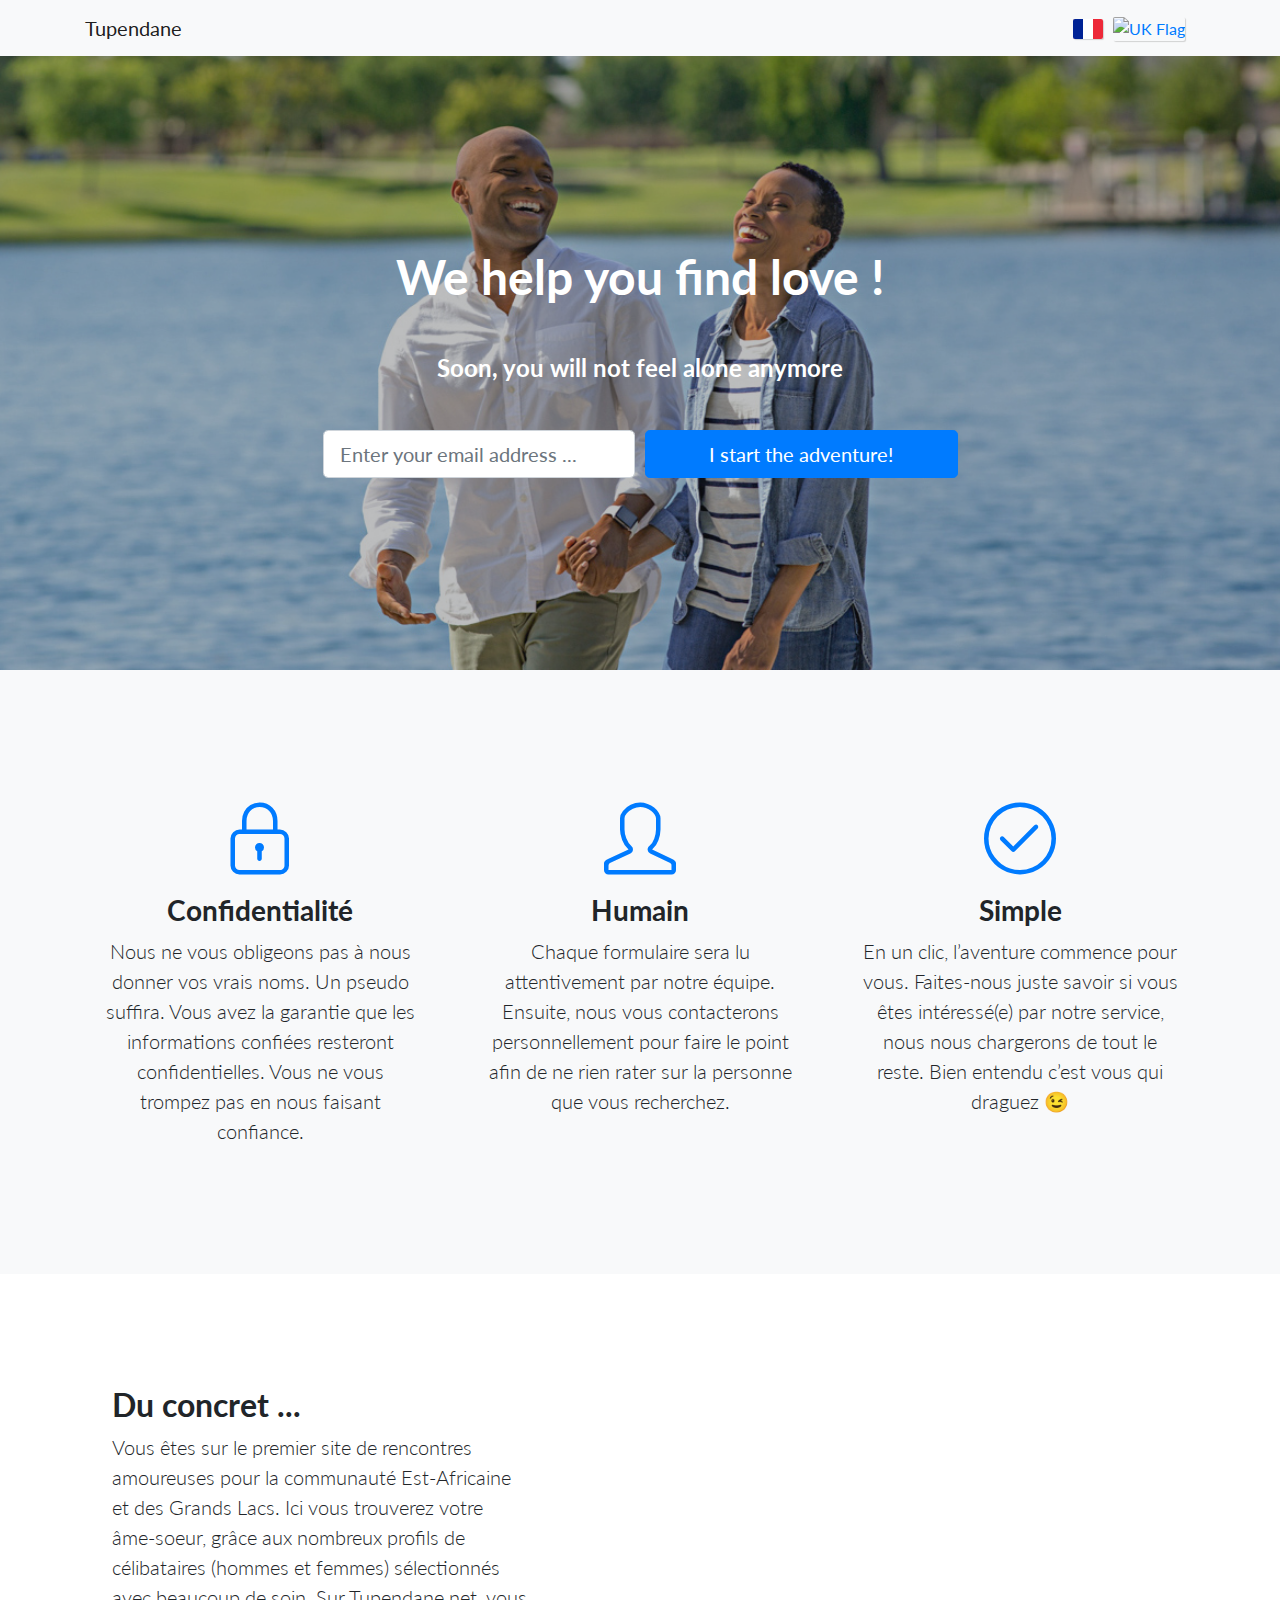
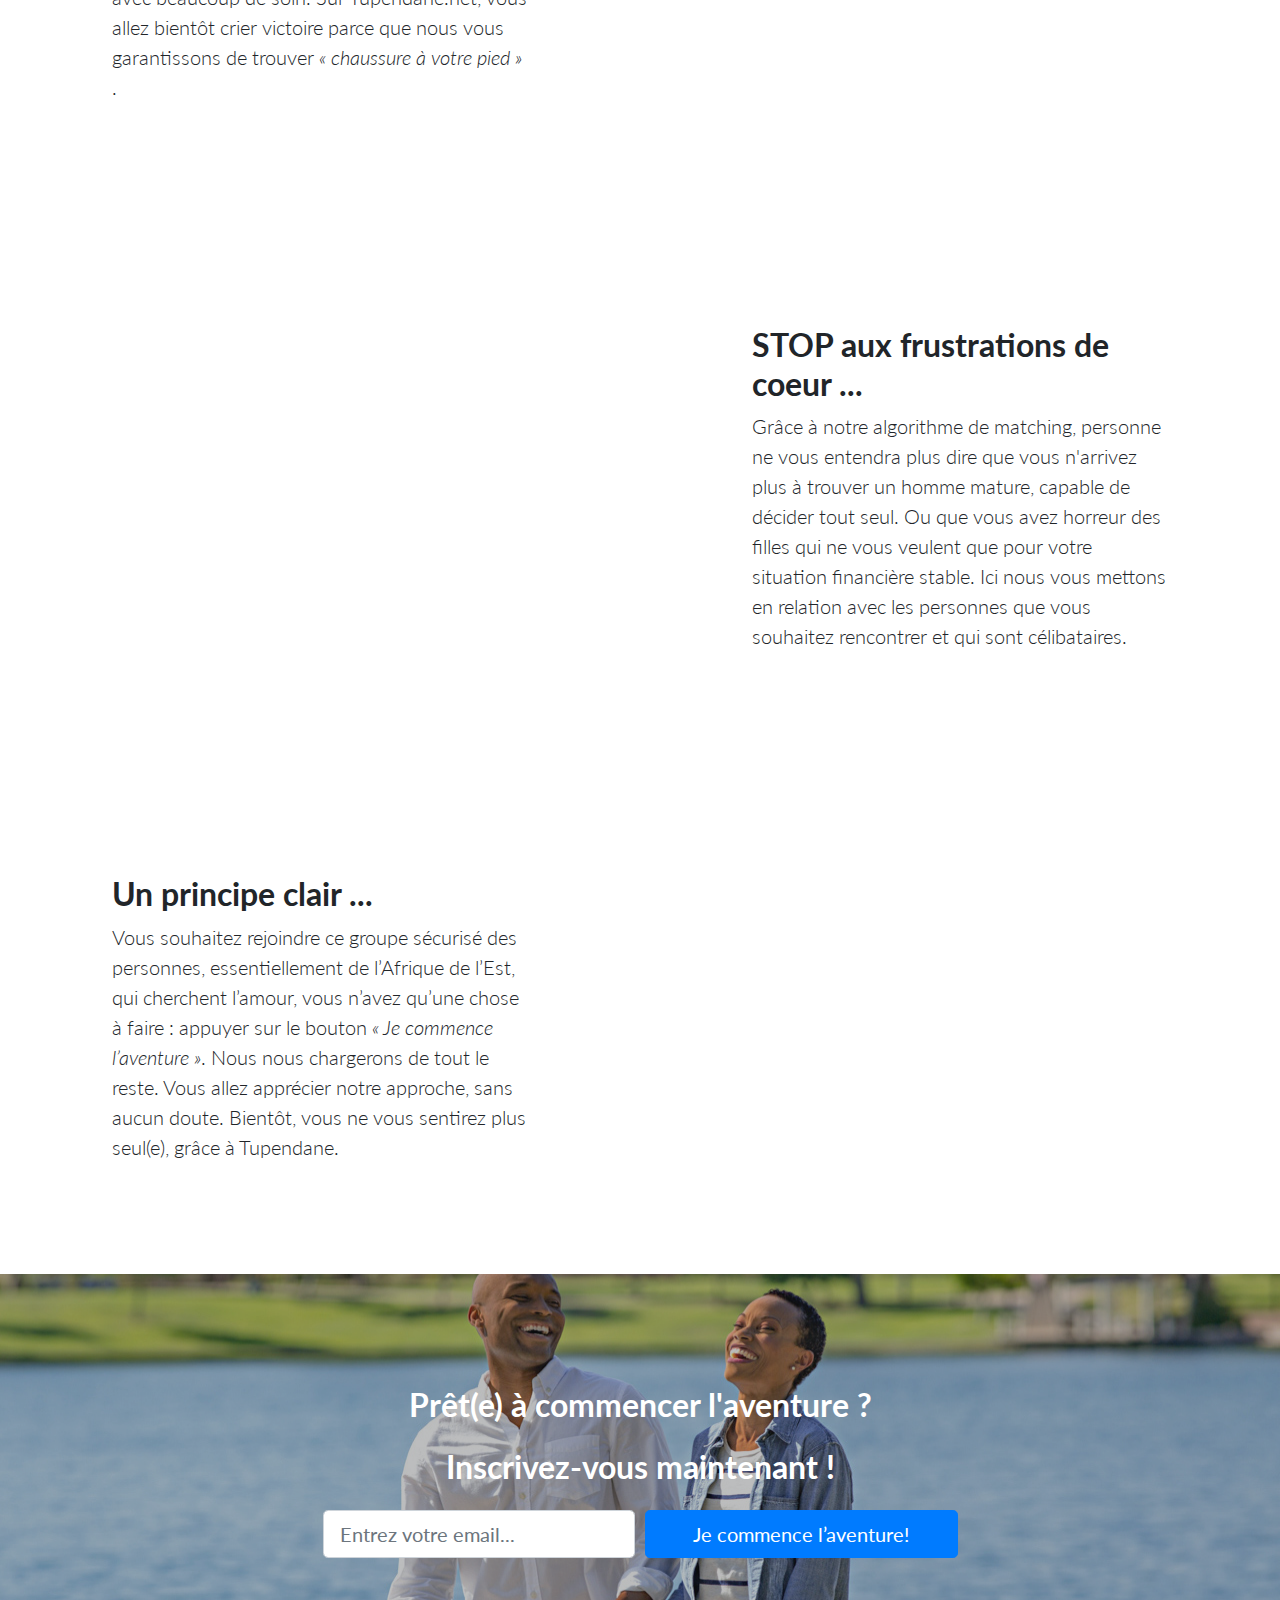
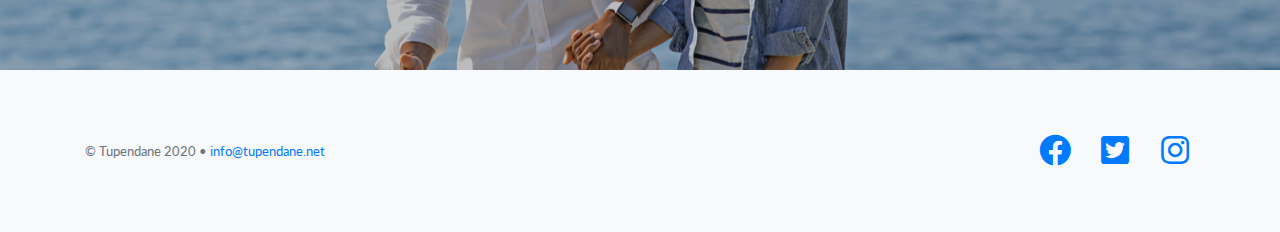
==== en/index.html @ 704ecce8 "Add flag and beginning of content in english" ====
<!DOCTYPE html>
<html lang="en">

<head>
  <meta charset="utf-8">
  <meta name="viewport" content="width=device-width, initial-scale=1, shrink-to-fit=no">
  <meta name="description" content="">
  <meta name="author" content="">

  <title>Tupendane</title>

  <!-- Bootstrap core CSS -->
  <link href="../vendor/bootstrap/css/bootstrap.min.css" rel="stylesheet">

  <!-- Custom fonts for this template -->
  <link href="../vendor/fontawesome-free/css/all.min.css" rel="stylesheet">
  <link href="../vendor/simple-line-icons/css/simple-line-icons.css" rel="stylesheet" type="text/css">
  <link href="https://fonts.googleapis.com/css?family=Lato:300,400,700,300italic,400italic,700italic" rel="stylesheet" type="text/css">

  <!-- Custom styles for this template -->
  <link href="../css/landing-page.css" rel="stylesheet">

  <!-- Global site tag (gtag.js) - Google Analytics -->
  <script async src="https://www.googletagmanager.com/gtag/js?id=UA-168419219-1"></script>
  <script>
    window.dataLayer = window.dataLayer || [];
    function gtag(){dataLayer.push(arguments);}
    gtag('js', new Date());

    gtag('config', 'UA-168419219-1');
  </script>

  <script type="text/javascript"> window.$crisp=[];window.CRISP_WEBSITE_ID="0045f3fa-1397-4589-87cf-a31d2cc870ee";(function(){ d=document;s=d.createElement("script"); s.src="https://client.crisp.chat/l.js"; s.async=1;d.getElementsByTagName("head")[0].appendChild(s);})();
  </script>
</head>

<body>

  <!-- Navigation -->
  <nav class="navbar navbar-light bg-light static-top">
    <div class="container">
      <a class="navbar-brand" href="#">Tupendane</a>
      <div class="d-flex justify-content-around">
        <div>
          <a class="flag" href="/"><img src="../img/france-flag.svg" alt="France Flag"></a>
        </div>
        <div>
          <a class="flag" href="/en"><img src="../img/uk-flag.svg" alt="UK Flag"></a>
        </div>
      </div>
    </div>
  </nav>

  <!-- Masthead -->
  <header class="masthead text-white text-center">
    <div class="overlay"></div>
    <div class="container">
      <div class="row">
        <div class="col-xl-9 mx-auto">
          <h1 class="mb-5">We help you find love !</h1>
          <h4 class="mb-5">Soon, you will not feel alone anymore</h4>
        </div>
        <div class="col-md-10 col-lg-8 col-xl-7 mx-auto">
          <form action="https://formspree.io/mrgyqkga" method="POST">
            <div class="form-row">
              <div class="col-12 col-md-6 mb-2 mb-md-0">
                <input type="email" name="email" class="form-control form-control-lg" placeholder="Enter your email address ..." required>
              </div>
              <div class="col-12 col-md-6">
                <button type="submit" class="btn btn-block btn-lg btn-primary">I start the adventure!</button>
              </div>
            </div>
          </form>
        </div>
      </div>
    </div>
  </header>

  <!-- Icons Grid -->
  <section class="features-icons bg-light text-center">
    <div class="container">
      <div class="row">
        <div class="col-lg-4">
          <div class="features-icons-item mx-auto mb-5 mb-lg-0 mb-lg-3">
            <div class="features-icons-icon d-flex">
              <i class="icon-lock m-auto text-primary"></i>
            </div>
            <h3>Confidentialité</h3>
            <p class="lead mb-0">Nous ne vous obligeons pas à nous donner vos vrais noms. Un pseudo suffira. Vous avez la garantie que les informations confiées resteront confidentielles. Vous ne vous trompez pas en nous faisant
            confiance.</p>
          </div>
        </div>
        <div class="col-lg-4">
          <div class="features-icons-item mx-auto mb-5 mb-lg-0 mb-lg-3">
            <div class="features-icons-icon d-flex">
              <i class="icon-user m-auto text-primary"></i>
            </div>
            <h3>Humain</h3>
            <p class="lead mb-0">Chaque formulaire sera lu attentivement par notre équipe. Ensuite, nous vous contacterons personnellement pour faire le point afin de ne rien rater sur la personne que vous recherchez.</p>
          </div>
        </div>
        <div class="col-lg-4">
          <div class="features-icons-item mx-auto mb-0 mb-lg-3">
            <div class="features-icons-icon d-flex">
              <i class="icon-check m-auto text-primary"></i>
            </div>
            <h3>Simple</h3>
            <p class="lead mb-0">En un clic, l’aventure commence pour vous. Faites-nous juste savoir si vous êtes intéressé(e) par notre service, nous nous chargerons de tout le reste. Bien entendu c’est vous qui draguez 😉</p>
          </div>
        </div>
      </div>
    </div>
  </section>

  <!-- Image Showcases -->
  <section class="showcase">
    <div class="container-fluid p-0">
      <div class="row no-gutters">

        <div class="col-lg-6 order-lg-2 text-white showcase-img" style="background-image: url('img/bg-2.jpeg');"></div>
        <div class="col-lg-6 order-lg-1 my-auto showcase-text">
          <h2>Du concret ... </h2>
          <p class="lead mb-0">Vous êtes sur le premier site de rencontres amoureuses pour la communauté Est-Africaine et des Grands Lacs. Ici vous trouverez votre âme-soeur, grâce aux nombreux profils de célibataires (hommes et femmes) sélectionnés avec beaucoup de soin.  Sur Tupendane.net, vous allez bientôt crier victoire parce que nous vous garantissons de trouver <i>« chaussure à votre pied » </i>.</p>
        </div>
      </div>
      <div class="row no-gutters">
        <div class="col-lg-6 text-white showcase-img" style="background-image: url('img/bg-13.jpg');"></div>
        <div class="col-lg-6 my-auto showcase-text">
          <h2>STOP aux frustrations de coeur ...</h2>
          <p class="lead mb-0">Grâce à notre algorithme de matching, personne ne vous entendra plus dire que vous n'arrivez plus à trouver un homme mature, capable de décider tout seul. Ou que vous avez horreur des filles qui ne vous veulent que pour votre situation financière stable. Ici nous vous mettons en relation avec les personnes que vous souhaitez rencontrer et qui sont célibataires.</p>
        </div>
      </div>
      <div class="row no-gutters">
        <div class="col-lg-6 order-lg-2 text-white showcase-img" style="background-image: url('img/bg-12.jpg');"></div>
        <div class="col-lg-6 order-lg-1 my-auto showcase-text">
          <h2>Un principe clair ...</h2>
          <p class="lead mb-0">Vous souhaitez rejoindre ce groupe sécurisé des personnes, essentiellement de l’Afrique de l’Est, qui cherchent l’amour,  vous n’avez qu’une chose à faire : appuyer sur le bouton <i>« Je commence l’aventure »</i>. Nous nous chargerons de tout le reste. Vous allez apprécier notre approche, sans aucun doute. Bientôt, vous ne vous sentirez plus seul(e), grâce à Tupendane.</p>
        </div>
      </div>
    </div>
  </section>

  <!-- Call to Action -->
  <section class="call-to-action text-white text-center">
    <div class="overlay"></div>
    <div class="container">
      <div class="row">
        <div class="col-xl-9 mx-auto">
          <h2 class="mb-4">Prêt(e) à commencer l'aventure ?</h2>
          <h2 class="mb-4">Inscrivez-vous maintenant !</h2>
        </div>
        <div class="col-md-10 col-lg-8 col-xl-7 mx-auto">
          <form action="https://formspree.io/mrgyqkga" method="POST">
            <div class="form-row">
              <div class="col-12 col-md-6 mb-2 mb-md-0">
                <input type="email" name="email" class="form-control form-control-lg" placeholder="Entrez votre email..." required>
              </div>
              <div class="col-12 col-md-6">
                <button type="submit" class="btn btn-block btn-lg btn-primary"> Je commence l’aventure!</button>
              </div>
            </div>
          </form>
        </div>
      </div>
    </div>
  </section>

  <!-- Footer -->
  <footer class="footer bg-light">
    <div class="container">
      <div class="row">
        <div class="col-lg-6 h-100 text-center text-lg-left my-auto">
<!--           <ul class="list-inline mb-2">
            <li class="list-inline-item">
              <a href="#">About</a>
            </li>
            <li class="list-inline-item">&sdot;</li>
            <li class="list-inline-item">
              <a href="#">Contact</a>
            </li>
            <li class="list-inline-item">&sdot;</li>
            <li class="list-inline-item">
              <a href="#">Terms of Use</a>
            </li>
            <li class="list-inline-item">&sdot;</li>
            <li class="list-inline-item">
              <a href="#">Privacy Policy</a>
            </li>
          </ul> -->
          <p class="text-muted small mb-4 mb-lg-0">&copy; Tupendane 2020 •  <a href="mailto:info@tupendane.net">info@tupendane.net</p>
        </div>
        <div class="col-lg-6 h-100 text-center text-lg-right my-auto">
          <ul class="list-inline mb-0">
            <li class="list-inline-item mr-3">
              <a href="#">
                <i class="fab fa-facebook fa-2x fa-fw"></i>
              </a>
            </li>
            <li class="list-inline-item mr-3">
              <a href="#">
                <i class="fab fa-twitter-square fa-2x fa-fw"></i>
              </a>
            </li>
            <li class="list-inline-item">
              <a href="#">
                <i class="fab fa-instagram fa-2x fa-fw"></i>
              </a>
            </li>
          </ul>
        </div>
      </div>
    </div>
  </footer>

  <!-- Bootstrap core JavaScript -->
  <script src="vendor/jquery/jquery.min.js"></script>
  <script src="vendor/bootstrap/js/bootstrap.bundle.min.js"></script>

</body>

</html>
---- vendor/simple-line-icons/css/simple-line-icons.css ----
@font-face {
  font-family: 'simple-line-icons';
  src: url('../fonts/Simple-Line-Icons.eot?v=2.4.0');
  src: url('../fonts/Simple-Line-Icons.eot?v=2.4.0#iefix') format('embedded-opentype'), url('../fonts/Simple-Line-Icons.woff2?v=2.4.0') format('woff2'), url('../fonts/Simple-Line-Icons.ttf?v=2.4.0') format('truetype'), url('../fonts/Simple-Line-Icons.woff?v=2.4.0') format('woff'), url('../fonts/Simple-Line-Icons.svg?v=2.4.0#simple-line-icons') format('svg');
  font-weight: normal;
  font-style: normal;
}
/*
 Use the following CSS code if you want to have a class per icon.
 Instead of a list of all class selectors, you can use the generic [class*="icon-"] selector, but it's slower:
*/
.icon-user,
.icon-people,
.icon-user-female,
.icon-user-follow,
.icon-user-following,
.icon-user-unfollow,
.icon-login,
.icon-logout,
.icon-emotsmile,
.icon-phone,
.icon-call-end,
.icon-call-in,
.icon-call-out,
.icon-map,
.icon-location-pin,
.icon-direction,
.icon-directions,
.icon-compass,
.icon-layers,
.icon-menu,
.icon-list,
.icon-options-vertical,
.icon-options,
.icon-arrow-down,
.icon-arrow-left,
.icon-arrow-right,
.icon-arrow-up,
.icon-arrow-up-circle,
.icon-arrow-left-circle,
.icon-arrow-right-circle,
.icon-arrow-down-circle,
.icon-check,
.icon-clock,
.icon-plus,
.icon-minus,
.icon-close,
.icon-event,
.icon-exclamation,
.icon-organization,
.icon-trophy,
.icon-screen-smartphone,
.icon-screen-desktop,
.icon-plane,
.icon-notebook,
.icon-mustache,
.icon-mouse,
.icon-magnet,
.icon-energy,
.icon-disc,
.icon-cursor,
.icon-cursor-move,
.icon-crop,
.icon-chemistry,
.icon-speedometer,
.icon-shield,
.icon-screen-tablet,
.icon-magic-wand,
.icon-hourglass,
.icon-graduation,
.icon-ghost,
.icon-game-controller,
.icon-fire,
.icon-eyeglass,
.icon-envelope-open,
.icon-envelope-letter,
.icon-bell,
.icon-badge,
.icon-anchor,
.icon-wallet,
.icon-vector,
.icon-speech,
.icon-puzzle,
.icon-printer,
.icon-present,
.icon-playlist,
.icon-pin,
.icon-picture,
.icon-handbag,
.icon-globe-alt,
.icon-globe,
.icon-folder-alt,
.icon-folder,
.icon-film,
.icon-feed,
.icon-drop,
.icon-drawer,
.icon-docs,
.icon-doc,
.icon-diamond,
.icon-cup,
.icon-calculator,
.icon-bubbles,
.icon-briefcase,
.icon-book-open,
.icon-basket-loaded,
.icon-basket,
.icon-bag,
.icon-action-undo,
.icon-action-redo,
.icon-wrench,
.icon-umbrella,
.icon-trash,
.icon-tag,
.icon-support,
.icon-frame,
.icon-size-fullscreen,
.icon-size-actual,
.icon-shuffle,
.icon-share-alt,
.icon-share,
.icon-rocket,
.icon-question,
.icon-pie-chart,
.icon-pencil,
.icon-note,
.icon-loop,
.icon-home,
.icon-grid,
.icon-graph,
.icon-microphone,
.icon-music-tone-alt,
.icon-music-tone,
.icon-earphones-alt,
.icon-earphones,
.icon-equalizer,
.icon-like,
.icon-dislike,
.icon-control-start,
.icon-control-rewind,
.icon-control-play,
.icon-control-pause,
.icon-control-forward,
.icon-control-end,
.icon-volume-1,
.icon-volume-2,
.icon-volume-off,
.icon-calendar,
.icon-bulb,
.icon-chart,
.icon-ban,
.icon-bubble,
.icon-camrecorder,
.icon-camera,
.icon-cloud-download,
.icon-cloud-upload,
.icon-envelope,
.icon-eye,
.icon-flag,
.icon-heart,
.icon-info,
.icon-key,
.icon-link,
.icon-lock,
.icon-lock-open,
.icon-magnifier,
.icon-magnifier-add,
.icon-magnifier-remove,
.icon-paper-clip,
.icon-paper-plane,
.icon-power,
.icon-refresh,
.icon-reload,
.icon-settings,
.icon-star,
.icon-symbol-female,
.icon-symbol-male,
.icon-target,
.icon-credit-card,
.icon-paypal,
.icon-social-tumblr,
.icon-social-twitter,
.icon-social-facebook,
.icon-social-instagram,
.icon-social-linkedin,
.icon-social-pinterest,
.icon-social-github,
.icon-social-google,
.icon-social-reddit,
.icon-social-skype,
.icon-social-dribbble,
.icon-social-behance,
.icon-social-foursqare,
.icon-social-soundcloud,
.icon-social-spotify,
.icon-social-stumbleupon,
.icon-social-youtube,
.icon-social-dropbox,
.icon-social-vkontakte,
.icon-social-steam {
  font-family: 'simple-line-icons';
  speak: none;
  font-style: normal;
  font-weight: normal;
  font-variant: normal;
  text-transform: none;
  line-height: 1;
  /* Better Font Rendering =========== */
  -webkit-font-smoothing: antialiased;
  -moz-osx-font-smoothing: grayscale;
}
.icon-user:before {
  content: "\e005";
}
.icon-people:before {
  content: "\e001";
}
.icon-user-female:before {
  content: "\e000";
}
.icon-user-follow:before {
  content: "\e002";
}
.icon-user-following:before {
  content: "\e003";
}
.icon-user-unfollow:before {
  content: "\e004";
}
.icon-login:before {
  content: "\e066";
}
.icon-logout:before {
  content: "\e065";
}
.icon-emotsmile:before {
  content: "\e021";
}
.icon-phone:before {
  content: "\e600";
}
.icon-call-end:before {
  content: "\e048";
}
.icon-call-in:before {
  content: "\e047";
}
.icon-call-out:before {
  content: "\e046";
}
.icon-map:before {
  content: "\e033";
}
.icon-location-pin:before {
  content: "\e096";
}
.icon-direction:before {
  content: "\e042";
}
.icon-directions:before {
  content: "\e041";
}
.icon-compass:before {
  content: "\e045";
}
.icon-layers:before {
  content: "\e034";
}
.icon-menu:before {
  content: "\e601";
}
.icon-list:before {
  content: "\e067";
}
.icon-options-vertical:before {
  content: "\e602";
}
.icon-options:before {
  content: "\e603";
}
.icon-arrow-down:before {
  content: "\e604";
}
.icon-arrow-left:before {
  content: "\e605";
}
.icon-arrow-right:before {
  content: "\e606";
}
.icon-arrow-up:before {
  content: "\e607";
}
.icon-arrow-up-circle:before {
  content: "\e078";
}
.icon-arrow-left-circle:before {
  content: "\e07a";
}
.icon-arrow-right-circle:before {
  content: "\e079";
}
.icon-arrow-down-circle:before {
  content: "\e07b";
}
.icon-check:before {
  content: "\e080";
}
.icon-clock:before {
  content: "\e081";
}
.icon-plus:before {
  content: "\e095";
}
.icon-minus:before {
  content: "\e615";
}
.icon-close:before {
  content: "\e082";
}
.icon-event:before {
  content: "\e619";
}
.icon-exclamation:before {
  content: "\e617";
}
.icon-organization:before {
  content: "\e616";
}
.icon-trophy:before {
  content: "\e006";
}
.icon-screen-smartphone:before {
  content: "\e010";
}
.icon-screen-desktop:before {
  content: "\e011";
}
.icon-plane:before {
  content: "\e012";
}
.icon-notebook:before {
  content: "\e013";
}
.icon-mustache:before {
  content: "\e014";
}
.icon-mouse:before {
  content: "\e015";
}
.icon-magnet:before {
  content: "\e016";
}
.icon-energy:before {
  content: "\e020";
}
.icon-disc:before {
  content: "\e022";
}
.icon-cursor:before {
  content: "\e06e";
}
.icon-cursor-move:before {
  content: "\e023";
}
.icon-crop:before {
  content: "\e024";
}
.icon-chemistry:before {
  content: "\e026";
}
.icon-speedometer:before {
  content: "\e007";
}
.icon-shield:before {
  content: "\e00e";
}
.icon-screen-tablet:before {
  content: "\e00f";
}
.icon-magic-wand:before {
  content: "\e017";
}
.icon-hourglass:before {
  content: "\e018";
}
.icon-graduation:before {
  content: "\e019";
}
.icon-ghost:before {
  content: "\e01a";
}
.icon-game-controller:before {
  content: "\e01b";
}
.icon-fire:before {
  content: "\e01c";
}
.icon-eyeglass:before {
  content: "\e01d";
}
.icon-envelope-open:before {
  content: "\e01e";
}
.icon-envelope-letter:before {
  content: "\e01f";
}
.icon-bell:before {
  content: "\e027";
}
.icon-badge:before {
  content: "\e028";
}
.icon-anchor:before {
  content: "\e029";
}
.icon-wallet:before {
  content: "\e02a";
}
.icon-vector:before {
  content: "\e02b";
}
.icon-speech:before {
  content: "\e02c";
}
.icon-puzzle:before {
  content: "\e02d";
}
.icon-printer:before {
  content: "\e02e";
}
.icon-present:before {
  content: "\e02f";
}
.icon-playlist:before {
  content: "\e030";
}
.icon-pin:before {
  content: "\e031";
}
.icon-picture:before {
  content: "\e032";
}
.icon-handbag:before {
  content: "\e035";
}
.icon-globe-alt:before {
  content: "\e036";
}
.icon-globe:before {
  content: "\e037";
}
.icon-folder-alt:before {
  content: "\e039";
}
.icon-folder:before {
  content: "\e089";
}
.icon-film:before {
  content: "\e03a";
}
.icon-feed:before {
  content: "\e03b";
}
.icon-drop:before {
  content: "\e03e";
}
.icon-drawer:before {
  content: "\e03f";
}
.icon-docs:before {
  content: "\e040";
}
.icon-doc:before {
  content: "\e085";
}
.icon-diamond:before {
  content: "\e043";
}
.icon-cup:before {
  content: "\e044";
}
.icon-calculator:before {
  content: "\e049";
}
.icon-bubbles:before {
  content: "\e04a";
}
.icon-briefcase:before {
  content: "\e04b";
}
.icon-book-open:before {
  content: "\e04c";
}
.icon-basket-loaded:before {
  content: "\e04d";
}
.icon-basket:before {
  content: "\e04e";
}
.icon-bag:before {
  content: "\e04f";
}
.icon-action-undo:before {
  content: "\e050";
}
.icon-action-redo:before {
  content: "\e051";
}
.icon-wrench:before {
  content: "\e052";
}
.icon-umbrella:before {
  content: "\e053";
}
.icon-trash:before {
  content: "\e054";
}
.icon-tag:before {
  content: "\e055";
}
.icon-support:before {
  content: "\e056";
}
.icon-frame:before {
  content: "\e038";
}
.icon-size-fullscreen:before {
  content: "\e057";
}
.icon-size-actual:before {
  content: "\e058";
}
.icon-shuffle:before {
  content: "\e059";
}
.icon-share-alt:before {
  content: "\e05a";
}
.icon-share:before {
  content: "\e05b";
}
.icon-rocket:before {
  content: "\e05c";
}
.icon-question:before {
  content: "\e05d";
}
.icon-pie-chart:before {
  content: "\e05e";
}
.icon-pencil:before {
  content: "\e05f";
}
.icon-note:before {
  content: "\e060";
}
.icon-loop:before {
  content: "\e064";
}
.icon-home:before {
  content: "\e069";
}
.icon-grid:before {
  content: "\e06a";
}
.icon-graph:before {
  content: "\e06b";
}
.icon-microphone:before {
  content: "\e063";
}
.icon-music-tone-alt:before {
  content: "\e061";
}
.icon-music-tone:before {
  content: "\e062";
}
.icon-earphones-alt:before {
  content: "\e03c";
}
.icon-earphones:before {
  content: "\e03d";
}
.icon-equalizer:before {
  content: "\e06c";
}
.icon-like:before {
  content: "\e068";
}
.icon-dislike:before {
  content: "\e06d";
}
.icon-control-start:before {
  content: "\e06f";
}
.icon-control-rewind:before {
  content: "\e070";
}
.icon-control-play:before {
  content: "\e071";
}
.icon-control-pause:before {
  content: "\e072";
}
.icon-control-forward:before {
  content: "\e073";
}
.icon-control-end:before {
  content: "\e074";
}
.icon-volume-1:before {
  content: "\e09f";
}
.icon-volume-2:before {
  content: "\e0a0";
}
.icon-volume-off:before {
  content: "\e0a1";
}
.icon-calendar:before {
  content: "\e075";
}
.icon-bulb:before {
  content: "\e076";
}
.icon-chart:before {
  content: "\e077";
}
.icon-ban:before {
  content: "\e07c";
}
.icon-bubble:before {
  content: "\e07d";
}
.icon-camrecorder:before {
  content: "\e07e";
}
.icon-camera:before {
  content: "\e07f";
}
.icon-cloud-download:before {
  content: "\e083";
}
.icon-cloud-upload:before {
  content: "\e084";
}
.icon-envelope:before {
  content: "\e086";
}
.icon-eye:before {
  content: "\e087";
}
.icon-flag:before {
  content: "\e088";
}
.icon-heart:before {
  content: "\e08a";
}
.icon-info:before {
  content: "\e08b";
}
.icon-key:before {
  content: "\e08c";
}
.icon-link:before {
  content: "\e08d";
}
.icon-lock:before {
  content: "\e08e";
}
.icon-lock-open:before {
  content: "\e08f";
}
.icon-magnifier:before {
  content: "\e090";
}
.icon-magnifier-add:before {
  content: "\e091";
}
.icon-magnifier-remove:before {
  content: "\e092";
}
.icon-paper-clip:before {
  content: "\e093";
}
.icon-paper-plane:before {
  content: "\e094";
}
.icon-power:before {
  content: "\e097";
}
.icon-refresh:before {
  content: "\e098";
}
.icon-reload:before {
  content: "\e099";
}
.icon-settings:before {
  content: "\e09a";
}
.icon-star:before {
  content: "\e09b";
}
.icon-symbol-female:before {
  content: "\e09c";
}
.icon-symbol-male:before {
  content: "\e09d";
}
.icon-target:before {
  content: "\e09e";
}
.icon-credit-card:before {
  content: "\e025";
}
.icon-paypal:before {
  content: "\e608";
}
.icon-social-tumblr:before {
  content: "\e00a";
}
.icon-social-twitter:before {
  content: "\e009";
}
.icon-social-facebook:before {
  content: "\e00b";
}
.icon-social-instagram:before {
  content: "\e609";
}
.icon-social-linkedin:before {
  content: "\e60a";
}
.icon-social-pinterest:before {
  content: "\e60b";
}
.icon-social-github:before {
  content: "\e60c";
}
.icon-social-google:before {
  content: "\e60d";
}
.icon-social-reddit:before {
  content: "\e60e";
}
.icon-social-skype:before {
  content: "\e60f";
}
.icon-social-dribbble:before {
  content: "\e00d";
}
.icon-social-behance:before {
  content: "\e610";
}
.icon-social-foursqare:before {
  content: "\e611";
}
.icon-social-soundcloud:before {
  content: "\e612";
}
.icon-social-spotify:before {
  content: "\e613";
}
.icon-social-stumbleupon:before {
  content: "\e614";
}
.icon-social-youtube:before {
  content: "\e008";
}
.icon-social-dropbox:before {
  content: "\e00c";
}
.icon-social-vkontakte:before {
  content: "\e618";
}
.icon-social-steam:before {
  content: "\e620";
}
---- css/landing-page.css ----
/*!
 * Start Bootstrap - Landing Page v5.0.7 (https://startbootstrap.com/template-overviews/landing-page)
 * Copyright 2013-2019 Start Bootstrap
 * Licensed under MIT (https://github.com/BlackrockDigital/startbootstrap-landing-page/blob/master/LICENSE)
 */

body {
  font-family: 'Lato', 'Helvetica Neue', Helvetica, Arial, sans-serif;
}

h1,
h2,
h3,
h4,
h5,
h6 {
  font-family: 'Lato', 'Helvetica Neue', Helvetica, Arial, sans-serif;
  font-weight: 700;
}

header.masthead {
  position: relative;
  background-color: #343a40;
  background: url("../img/bg-masthead.jpg") no-repeat center center;
  background-size: cover;
  padding-top: 8rem;
  padding-bottom: 8rem;
}

header.masthead .overlay {
  position: absolute;
  background-color: #212529;
  height: 100%;
  width: 100%;
  top: 0;
  left: 0;
  opacity: 0.3;
}

header.masthead h1 {
  font-size: 2rem;
}

@media (min-width: 768px) {
  header.masthead {
    padding-top: 12rem;
    padding-bottom: 12rem;
  }
  header.masthead h1 {
    font-size: 3rem;
  }
}

.showcase .showcase-text {
  padding: 3rem;
}

.showcase .showcase-img {
  min-height: 30rem;
  background-size: cover;
}

@media (min-width: 768px) {
  .showcase .showcase-text {
    padding: 7rem;
  }
}

.features-icons {
  padding-top: 7rem;
  padding-bottom: 7rem;
}

.features-icons .features-icons-item {
  max-width: 20rem;
}

.features-icons .features-icons-item .features-icons-icon {
  height: 7rem;
}

.features-icons .features-icons-item .features-icons-icon i {
  font-size: 4.5rem;
}

.features-icons .features-icons-item:hover .features-icons-icon i {
  font-size: 5rem;
}

.testimonials {
  padding-top: 7rem;
  padding-bottom: 7rem;
}

.testimonials .testimonial-item {
  max-width: 18rem;
}

.testimonials .testimonial-item img {
  max-width: 12rem;
  box-shadow: 0px 5px 5px 0px #adb5bd;
}

.call-to-action {
  position: relative;
  background-color: #343a40;
  background: url("../img/bg-masthead.jpg") no-repeat center center;
  background-size: cover;
  padding-top: 7rem;
  padding-bottom: 7rem;
}

.call-to-action .overlay {
  position: absolute;
  background-color: #212529;
  height: 100%;
  width: 100%;
  top: 0;
  left: 0;
  opacity: 0.3;
}

footer.footer {
  padding-top: 4rem;
  padding-bottom: 4rem;
}

.flag {
  margin-right: 10px;
}

.flag img {
  height: 20px;
  width: 30px;
  border-radius: 2px;
  box-shadow: 1px 1px 1px rgba(200,200,200,0.8);
}
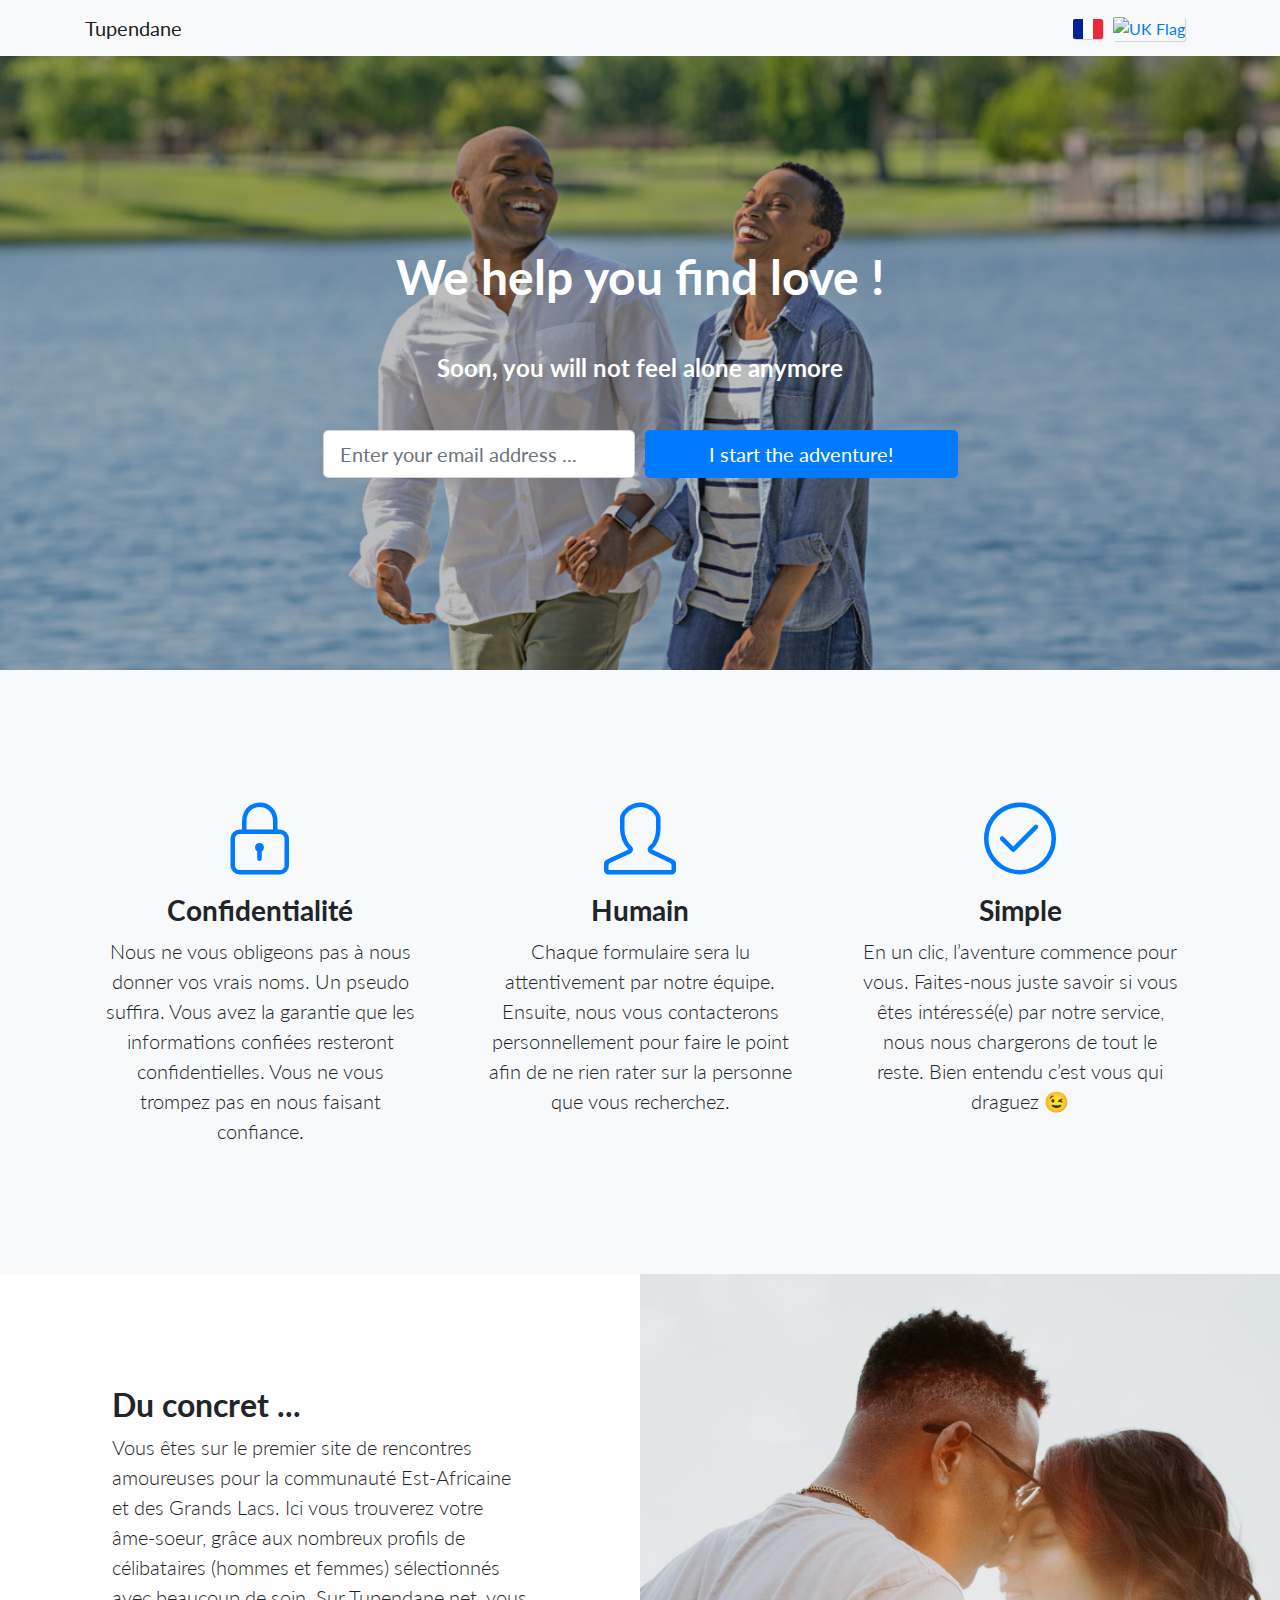
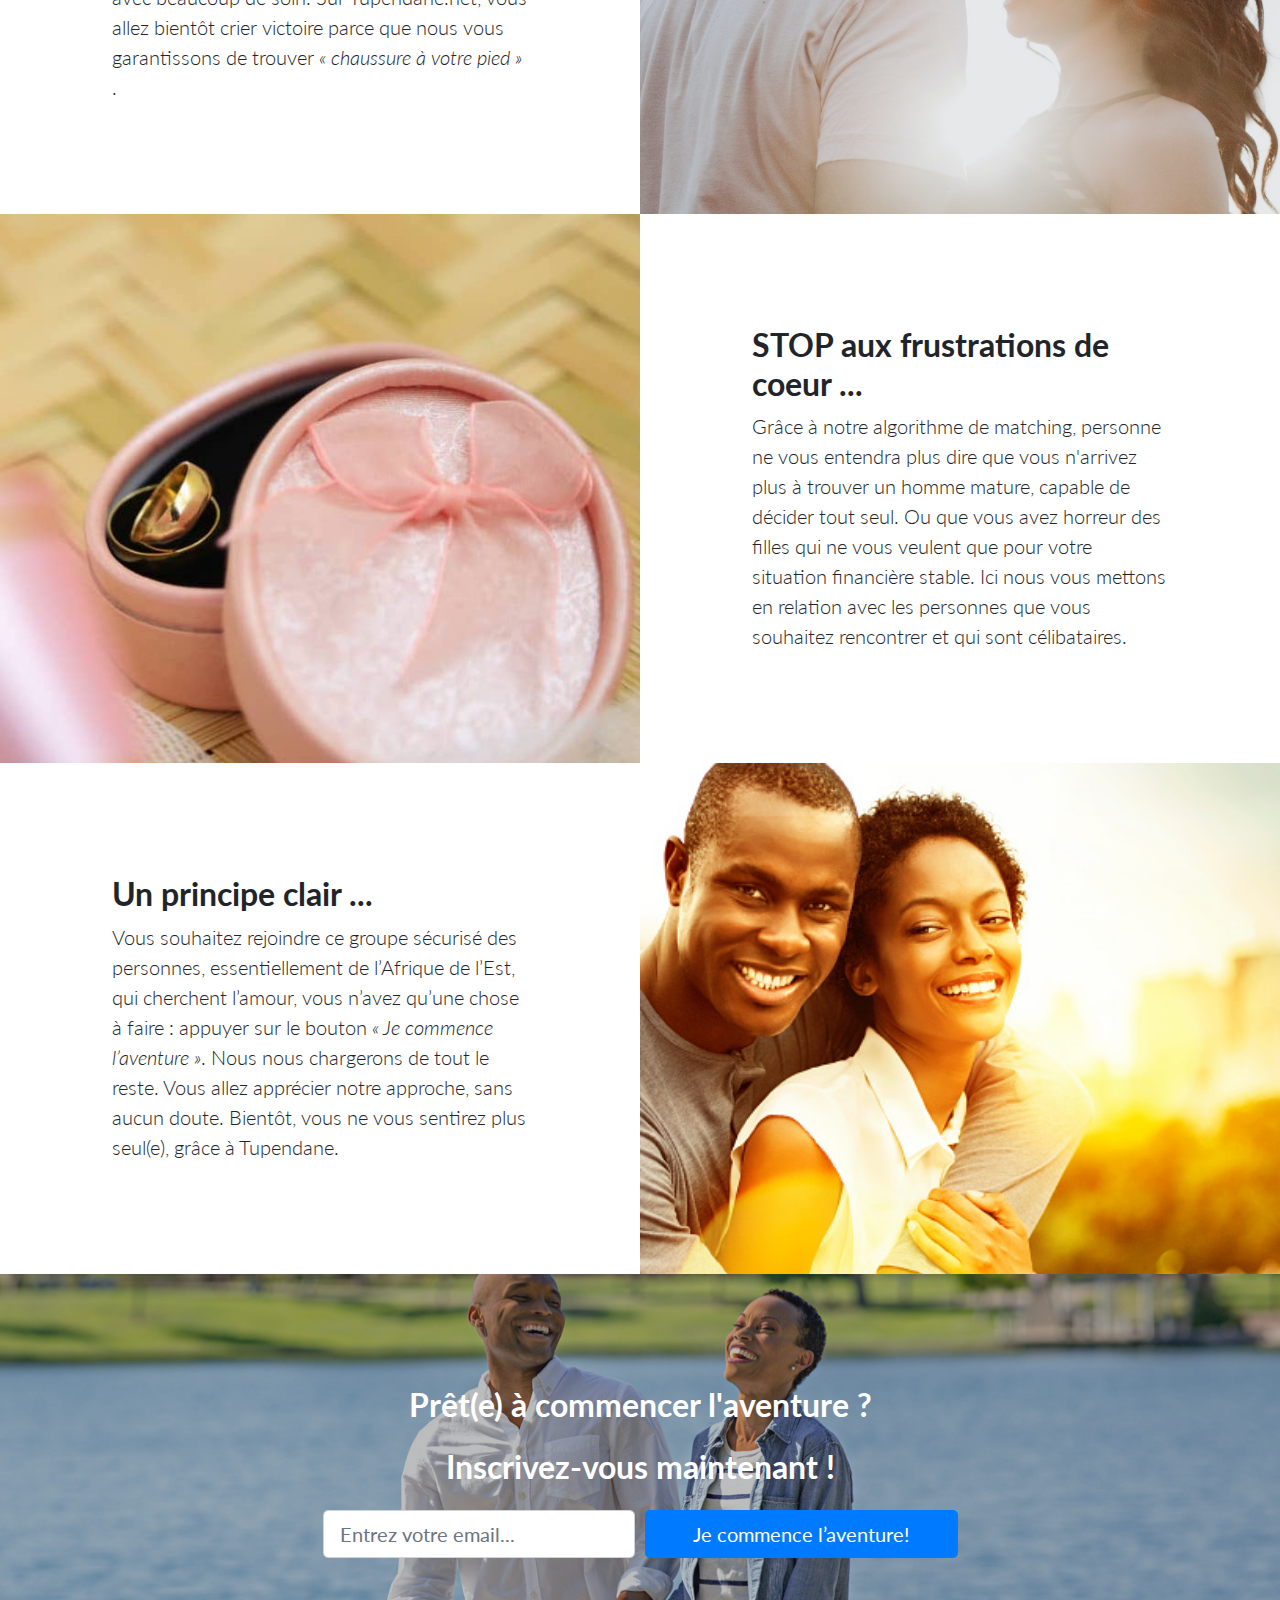
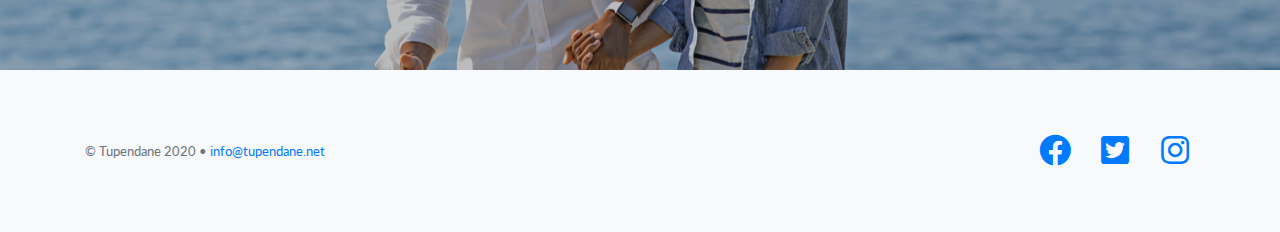
==== commit 0ecaffab: "Fix relatives links of images" ====
--- a/en/index.html
+++ b/en/index.html
@@ -117,21 +117,21 @@
     <div class="container-fluid p-0">
       <div class="row no-gutters">
 
-        <div class="col-lg-6 order-lg-2 text-white showcase-img" style="background-image: url('img/bg-2.jpeg');"></div>
+        <div class="col-lg-6 order-lg-2 text-white showcase-img" style="background-image: url('../img/bg-2.jpeg');"></div>
         <div class="col-lg-6 order-lg-1 my-auto showcase-text">
           <h2>Du concret ... </h2>
           <p class="lead mb-0">Vous êtes sur le premier site de rencontres amoureuses pour la communauté Est-Africaine et des Grands Lacs. Ici vous trouverez votre âme-soeur, grâce aux nombreux profils de célibataires (hommes et femmes) sélectionnés avec beaucoup de soin.  Sur Tupendane.net, vous allez bientôt crier victoire parce que nous vous garantissons de trouver <i>« chaussure à votre pied » </i>.</p>
         </div>
       </div>
       <div class="row no-gutters">
-        <div class="col-lg-6 text-white showcase-img" style="background-image: url('img/bg-13.jpg');"></div>
+        <div class="col-lg-6 text-white showcase-img" style="background-image: url('../img/bg-13.jpg');"></div>
         <div class="col-lg-6 my-auto showcase-text">
           <h2>STOP aux frustrations de coeur ...</h2>
           <p class="lead mb-0">Grâce à notre algorithme de matching, personne ne vous entendra plus dire que vous n'arrivez plus à trouver un homme mature, capable de décider tout seul. Ou que vous avez horreur des filles qui ne vous veulent que pour votre situation financière stable. Ici nous vous mettons en relation avec les personnes que vous souhaitez rencontrer et qui sont célibataires.</p>
         </div>
       </div>
       <div class="row no-gutters">
-        <div class="col-lg-6 order-lg-2 text-white showcase-img" style="background-image: url('img/bg-12.jpg');"></div>
+        <div class="col-lg-6 order-lg-2 text-white showcase-img" style="background-image: url('../img/bg-12.jpg');"></div>
         <div class="col-lg-6 order-lg-1 my-auto showcase-text">
           <h2>Un principe clair ...</h2>
           <p class="lead mb-0">Vous souhaitez rejoindre ce groupe sécurisé des personnes, essentiellement de l’Afrique de l’Est, qui cherchent l’amour,  vous n’avez qu’une chose à faire : appuyer sur le bouton <i>« Je commence l’aventure »</i>. Nous nous chargerons de tout le reste. Vous allez apprécier notre approche, sans aucun doute. Bientôt, vous ne vous sentirez plus seul(e), grâce à Tupendane.</p>
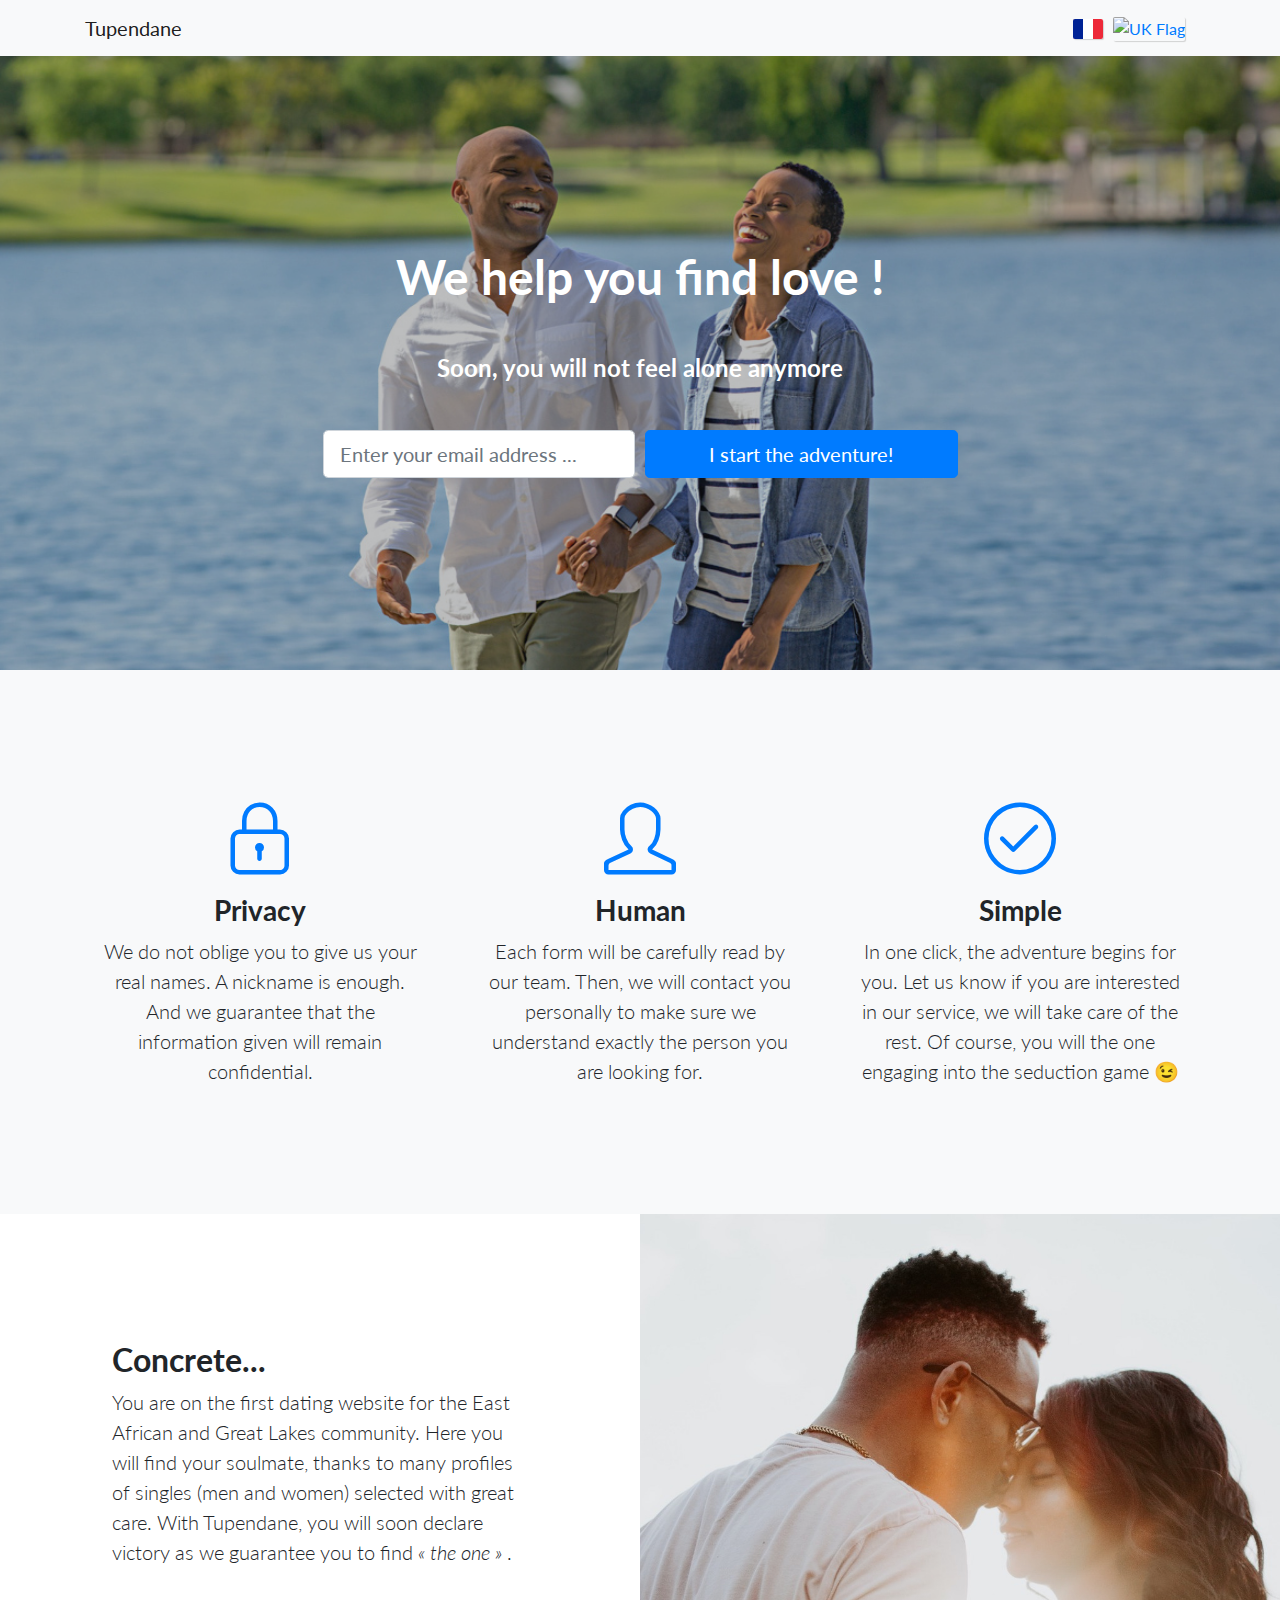
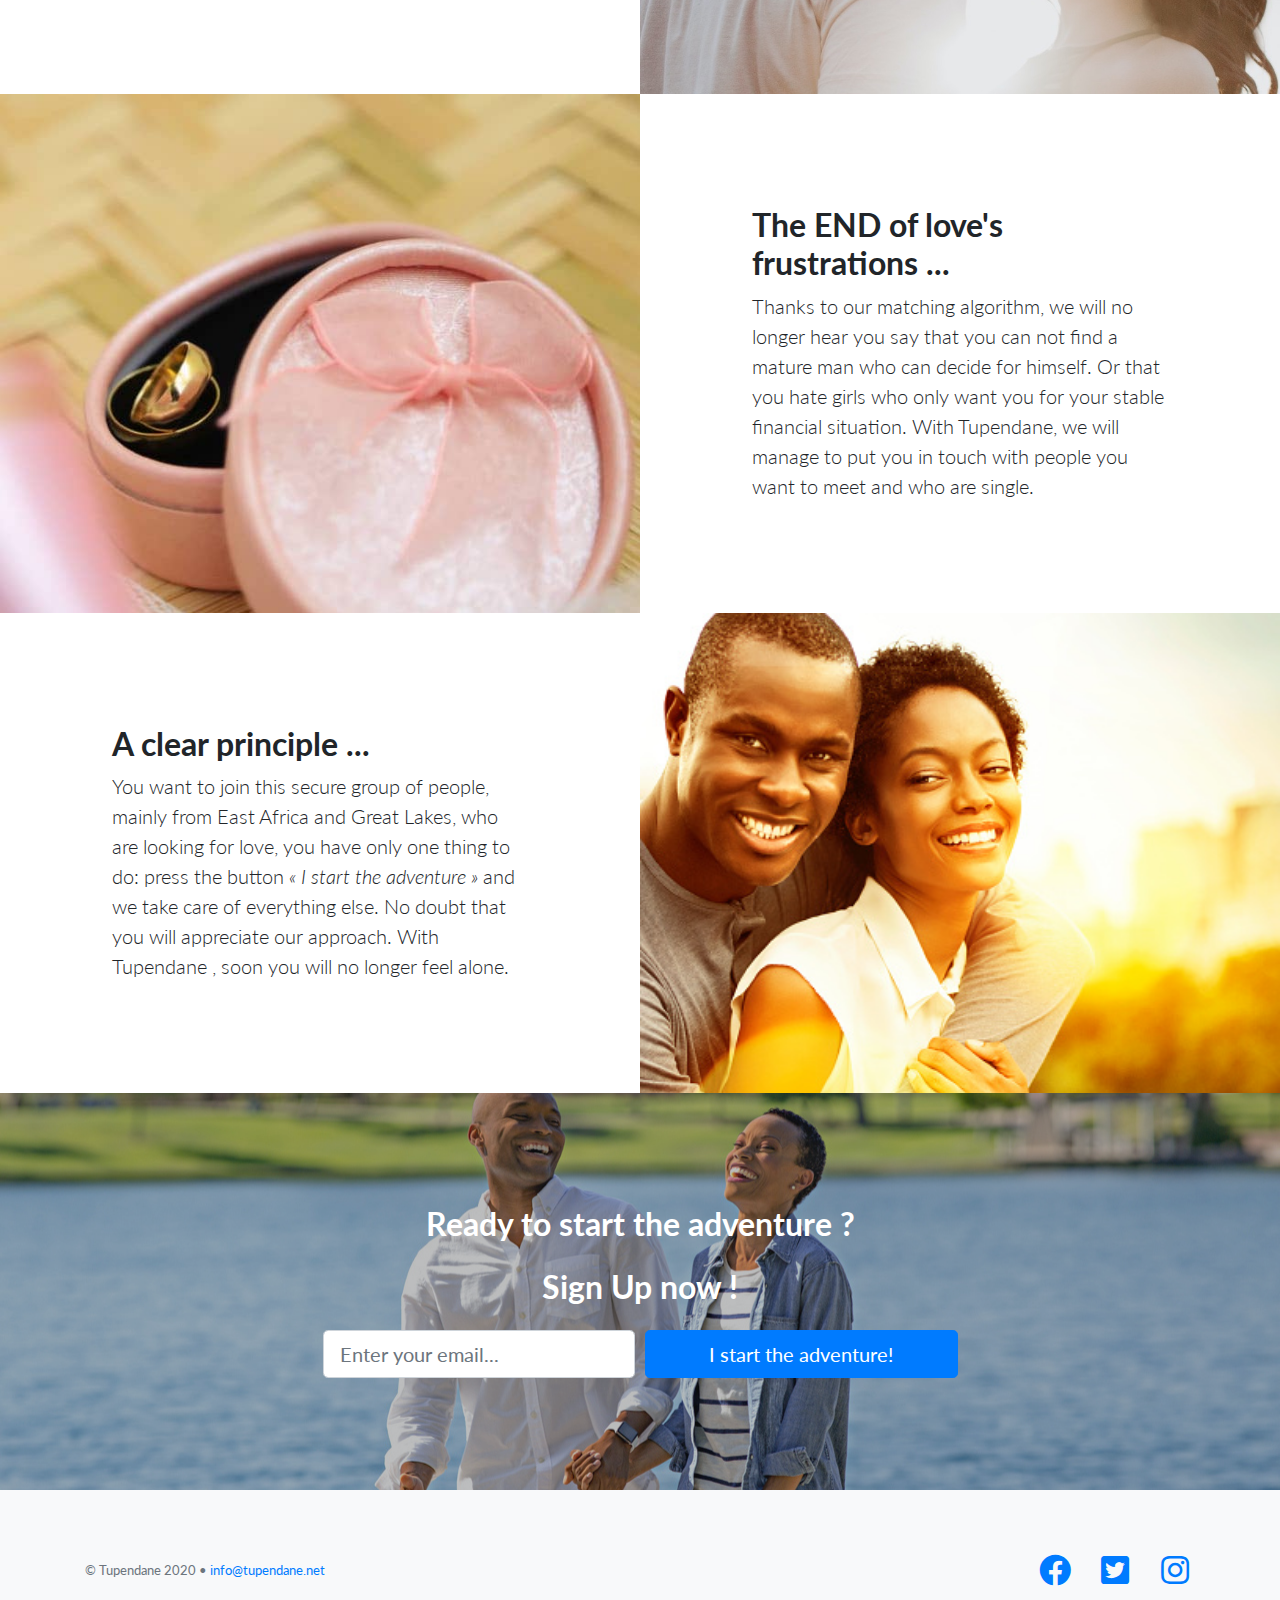
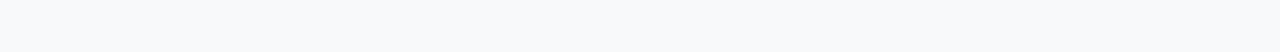
==== commit 7c2e6fa0: "Add english content" ====
--- a/en/index.html
+++ b/en/index.html
@@ -85,9 +85,8 @@
             <div class="features-icons-icon d-flex">
               <i class="icon-lock m-auto text-primary"></i>
             </div>
-            <h3>Confidentialité</h3>
-            <p class="lead mb-0">Nous ne vous obligeons pas à nous donner vos vrais noms. Un pseudo suffira. Vous avez la garantie que les informations confiées resteront confidentielles. Vous ne vous trompez pas en nous faisant
-            confiance.</p>
+            <h3>Privacy</h3>
+            <p class="lead mb-0">We do not oblige you to give us your real names. A nickname is enough. And we guarantee that the information given will remain confidential.</p>
           </div>
         </div>
         <div class="col-lg-4">
@@ -95,8 +94,8 @@
             <div class="features-icons-icon d-flex">
               <i class="icon-user m-auto text-primary"></i>
             </div>
-            <h3>Humain</h3>
-            <p class="lead mb-0">Chaque formulaire sera lu attentivement par notre équipe. Ensuite, nous vous contacterons personnellement pour faire le point afin de ne rien rater sur la personne que vous recherchez.</p>
+            <h3>Human</h3>
+            <p class="lead mb-0">Each form will be carefully read by our team. Then, we will contact you personally to make sure we understand exactly the person you are looking for.</p>
           </div>
         </div>
         <div class="col-lg-4">
@@ -105,7 +104,7 @@
               <i class="icon-check m-auto text-primary"></i>
             </div>
             <h3>Simple</h3>
-            <p class="lead mb-0">En un clic, l’aventure commence pour vous. Faites-nous juste savoir si vous êtes intéressé(e) par notre service, nous nous chargerons de tout le reste. Bien entendu c’est vous qui draguez 😉</p>
+            <p class="lead mb-0">In one click, the adventure begins for you. Let us know if you are interested in our service, we will take care of the rest. Of course, you will the one engaging into the seduction game 😉</p>
           </div>
         </div>
       </div>
@@ -119,22 +118,22 @@
 
         <div class="col-lg-6 order-lg-2 text-white showcase-img" style="background-image: url('../img/bg-2.jpeg');"></div>
         <div class="col-lg-6 order-lg-1 my-auto showcase-text">
-          <h2>Du concret ... </h2>
-          <p class="lead mb-0">Vous êtes sur le premier site de rencontres amoureuses pour la communauté Est-Africaine et des Grands Lacs. Ici vous trouverez votre âme-soeur, grâce aux nombreux profils de célibataires (hommes et femmes) sélectionnés avec beaucoup de soin.  Sur Tupendane.net, vous allez bientôt crier victoire parce que nous vous garantissons de trouver <i>« chaussure à votre pied » </i>.</p>
+          <h2>Concrete... </h2>
+          <p class="lead mb-0">You are on the first dating website for the East African and Great Lakes community. Here you will find your soulmate, thanks to many profiles of singles (men and women) selected with great care. With Tupendane, you will soon declare victory as we guarantee you to find <i>« the one » </i>.</p>
         </div>
       </div>
       <div class="row no-gutters">
         <div class="col-lg-6 text-white showcase-img" style="background-image: url('../img/bg-13.jpg');"></div>
         <div class="col-lg-6 my-auto showcase-text">
-          <h2>STOP aux frustrations de coeur ...</h2>
-          <p class="lead mb-0">Grâce à notre algorithme de matching, personne ne vous entendra plus dire que vous n'arrivez plus à trouver un homme mature, capable de décider tout seul. Ou que vous avez horreur des filles qui ne vous veulent que pour votre situation financière stable. Ici nous vous mettons en relation avec les personnes que vous souhaitez rencontrer et qui sont célibataires.</p>
+          <h2>The END of love's frustrations ...</h2>
+          <p class="lead mb-0">Thanks to our matching algorithm, we will no longer hear you say that you can not find a mature man who can decide for himself. Or that you hate girls who only want you for your stable financial situation. With Tupendane, we will manage to put you in touch with people you want to meet and who are single.</p>
         </div>
       </div>
       <div class="row no-gutters">
         <div class="col-lg-6 order-lg-2 text-white showcase-img" style="background-image: url('../img/bg-12.jpg');"></div>
         <div class="col-lg-6 order-lg-1 my-auto showcase-text">
-          <h2>Un principe clair ...</h2>
-          <p class="lead mb-0">Vous souhaitez rejoindre ce groupe sécurisé des personnes, essentiellement de l’Afrique de l’Est, qui cherchent l’amour,  vous n’avez qu’une chose à faire : appuyer sur le bouton <i>« Je commence l’aventure »</i>. Nous nous chargerons de tout le reste. Vous allez apprécier notre approche, sans aucun doute. Bientôt, vous ne vous sentirez plus seul(e), grâce à Tupendane.</p>
+          <h2>A clear principle ...</h2>
+          <p class="lead mb-0">You want to join this secure group of people, mainly from East Africa and Great Lakes, who are looking for love, you have only one thing to do: press the button <i>« I start the adventure »</i> and we take care of everything else. No doubt that you will appreciate our approach. With Tupendane , soon you will no longer feel alone.</p>
         </div>
       </div>
     </div>
@@ -146,17 +145,17 @@
     <div class="container">
       <div class="row">
         <div class="col-xl-9 mx-auto">
-          <h2 class="mb-4">Prêt(e) à commencer l'aventure ?</h2>
-          <h2 class="mb-4">Inscrivez-vous maintenant !</h2>
+          <h2 class="mb-4">Ready to start the adventure ?</h2>
+          <h2 class="mb-4">Sign Up now !</h2>
         </div>
         <div class="col-md-10 col-lg-8 col-xl-7 mx-auto">
           <form action="https://formspree.io/mrgyqkga" method="POST">
             <div class="form-row">
               <div class="col-12 col-md-6 mb-2 mb-md-0">
-                <input type="email" name="email" class="form-control form-control-lg" placeholder="Entrez votre email..." required>
+                <input type="email" name="email" class="form-control form-control-lg" placeholder="Enter your email..." required>
               </div>
               <div class="col-12 col-md-6">
-                <button type="submit" class="btn btn-block btn-lg btn-primary"> Je commence l’aventure!</button>
+                <button type="submit" class="btn btn-block btn-lg btn-primary">I start the adventure!</button>
               </div>
             </div>
           </form>
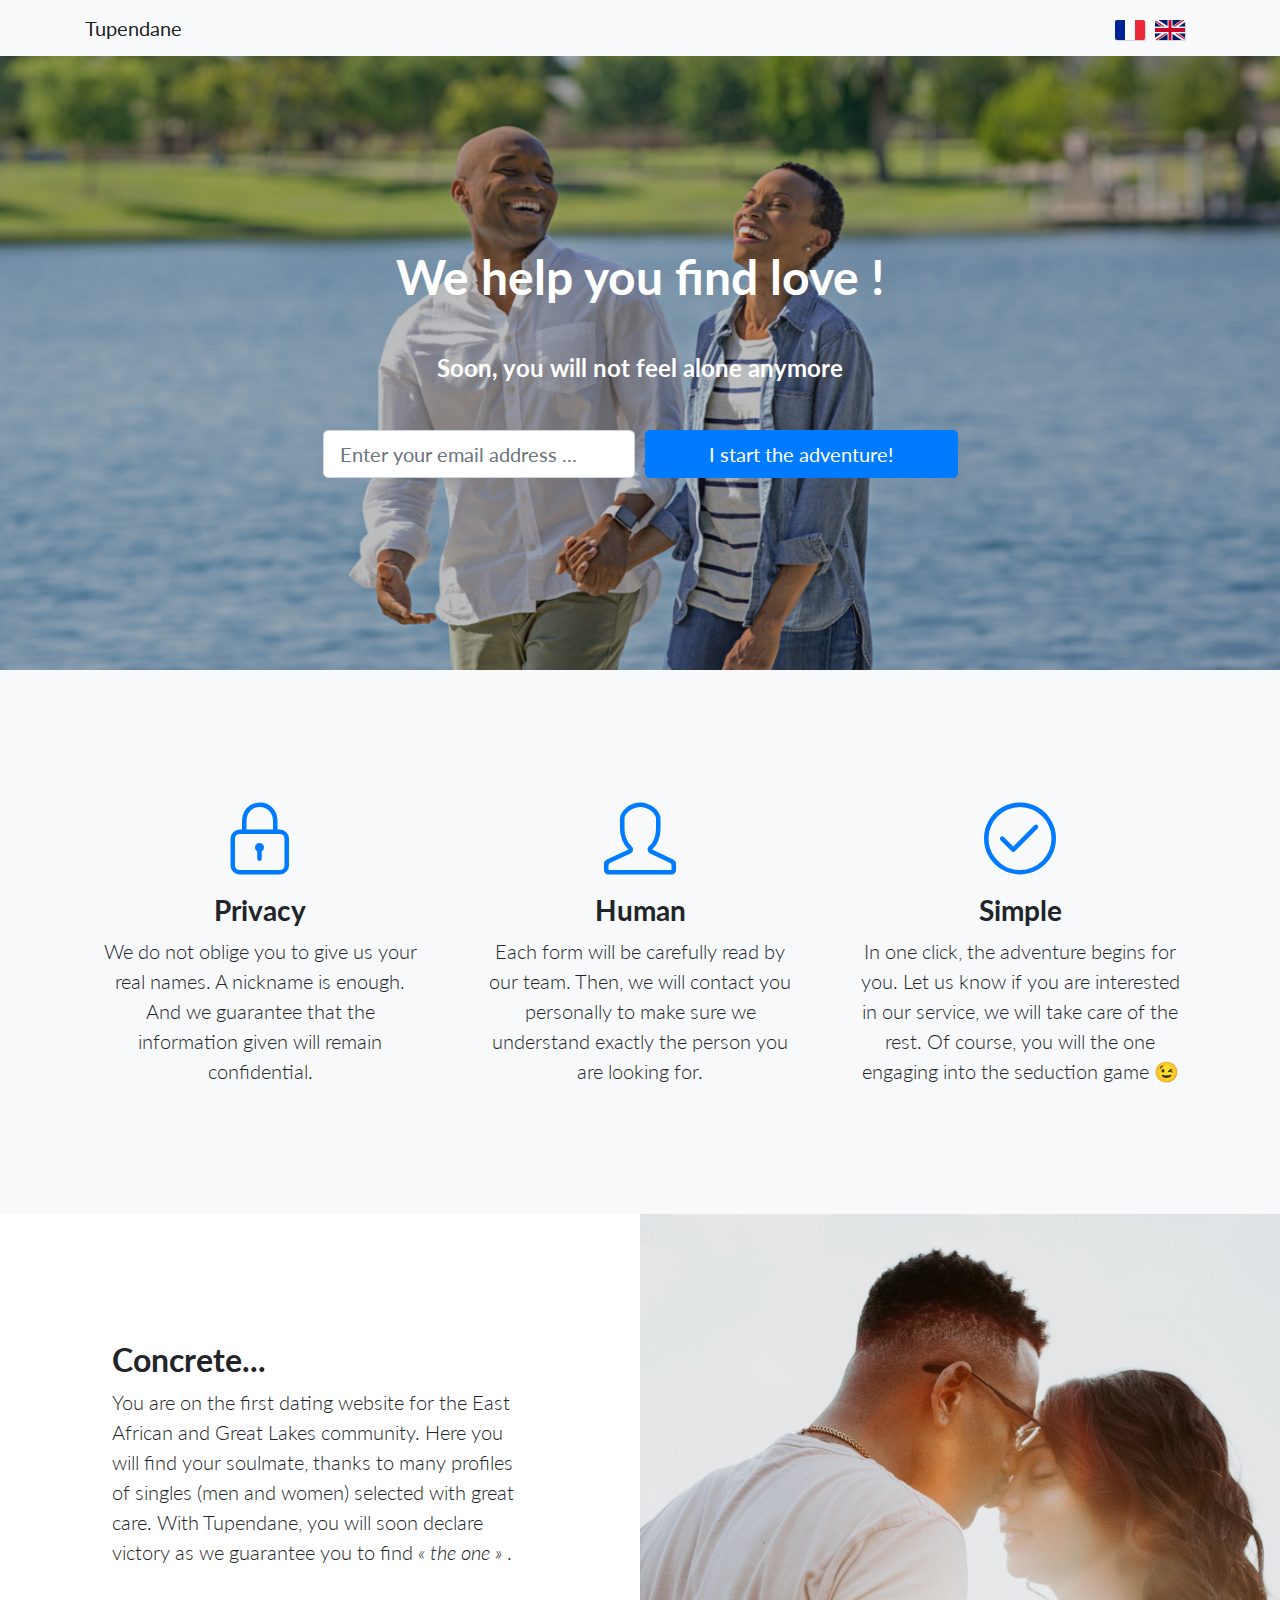
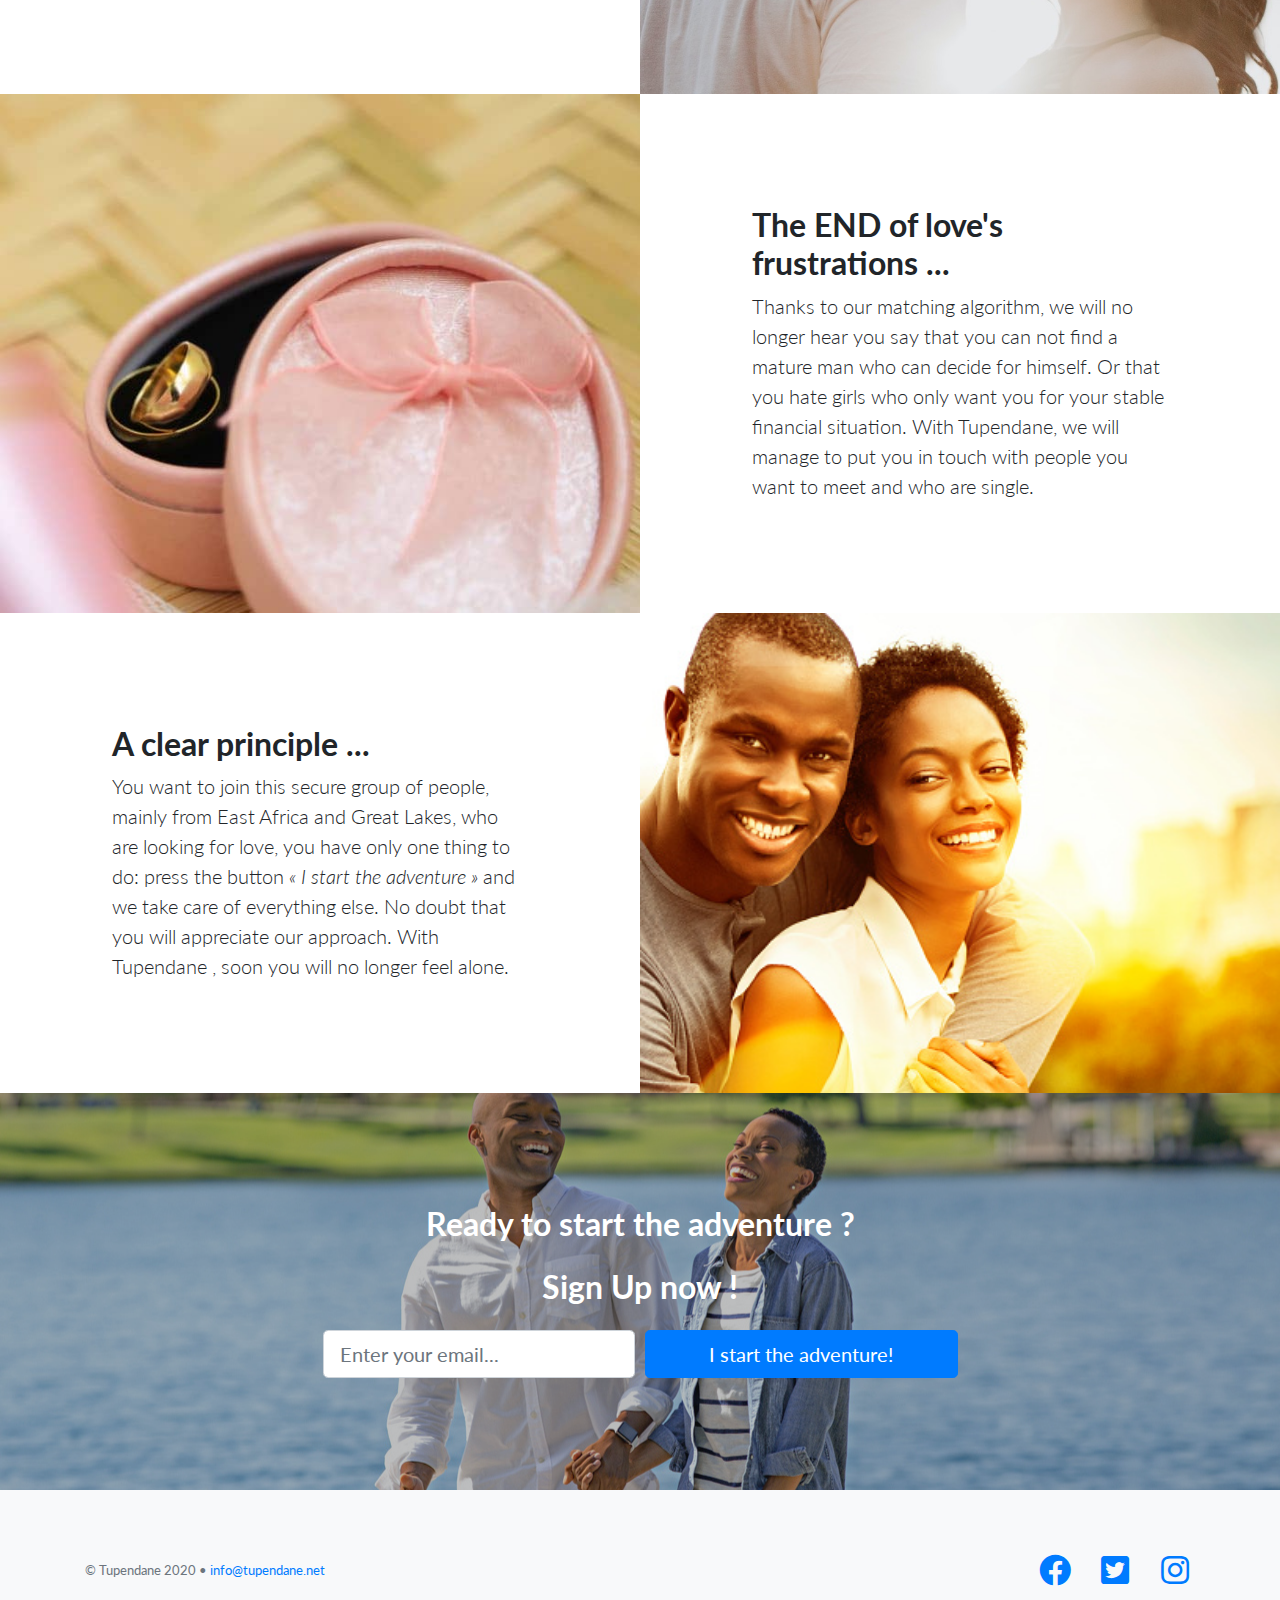
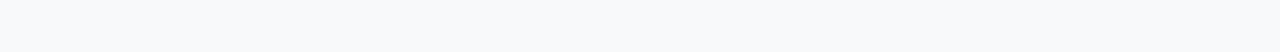
==== commit fcf7ba00: "Replace Uk flag > svg to png" ====
--- a/en/index.html
+++ b/en/index.html
@@ -45,7 +45,7 @@
           <a class="flag" href="/"><img src="../img/france-flag.svg" alt="France Flag"></a>
         </div>
         <div>
-          <a class="flag" href="/en"><img src="../img/uk-flag.svg" alt="UK Flag"></a>
+          <a class="flag" href="/en"><img src="../img/uk-flag.png" alt="UK Flag"></a>
         </div>
       </div>
     </div>
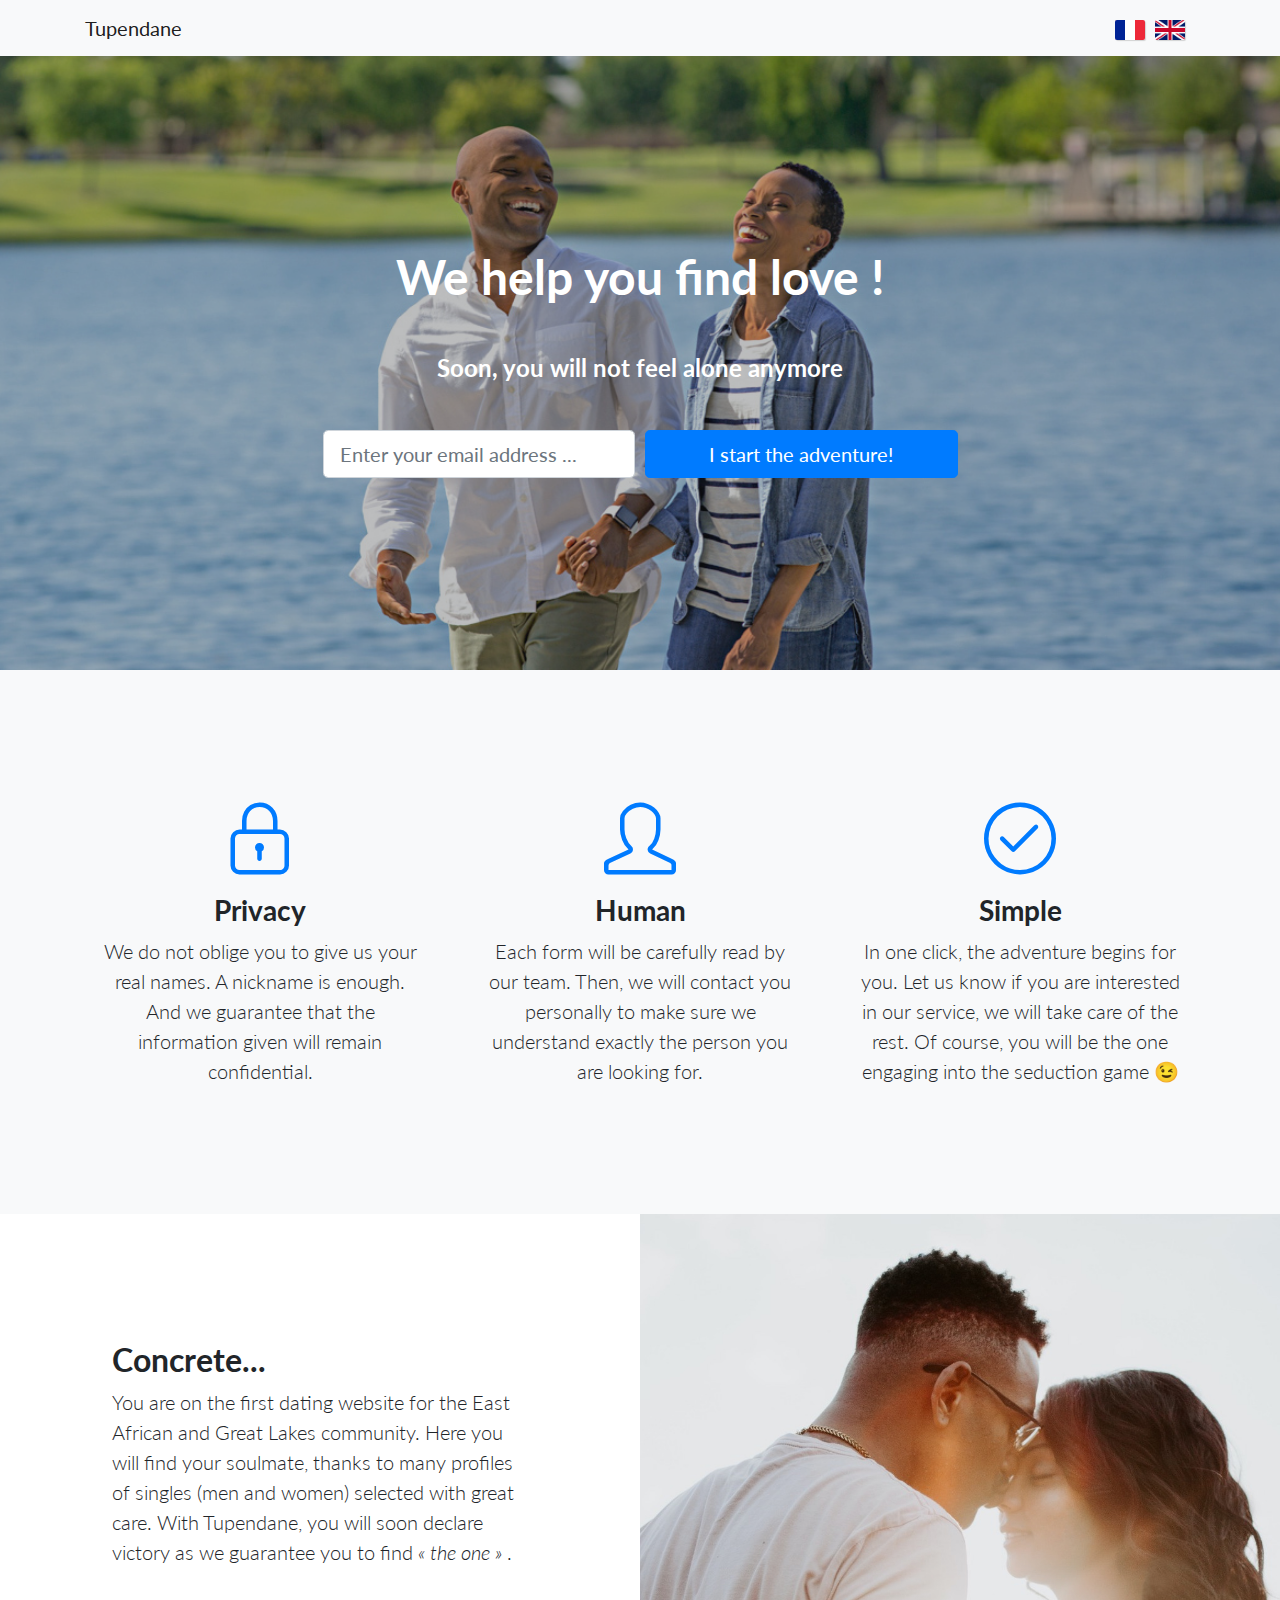
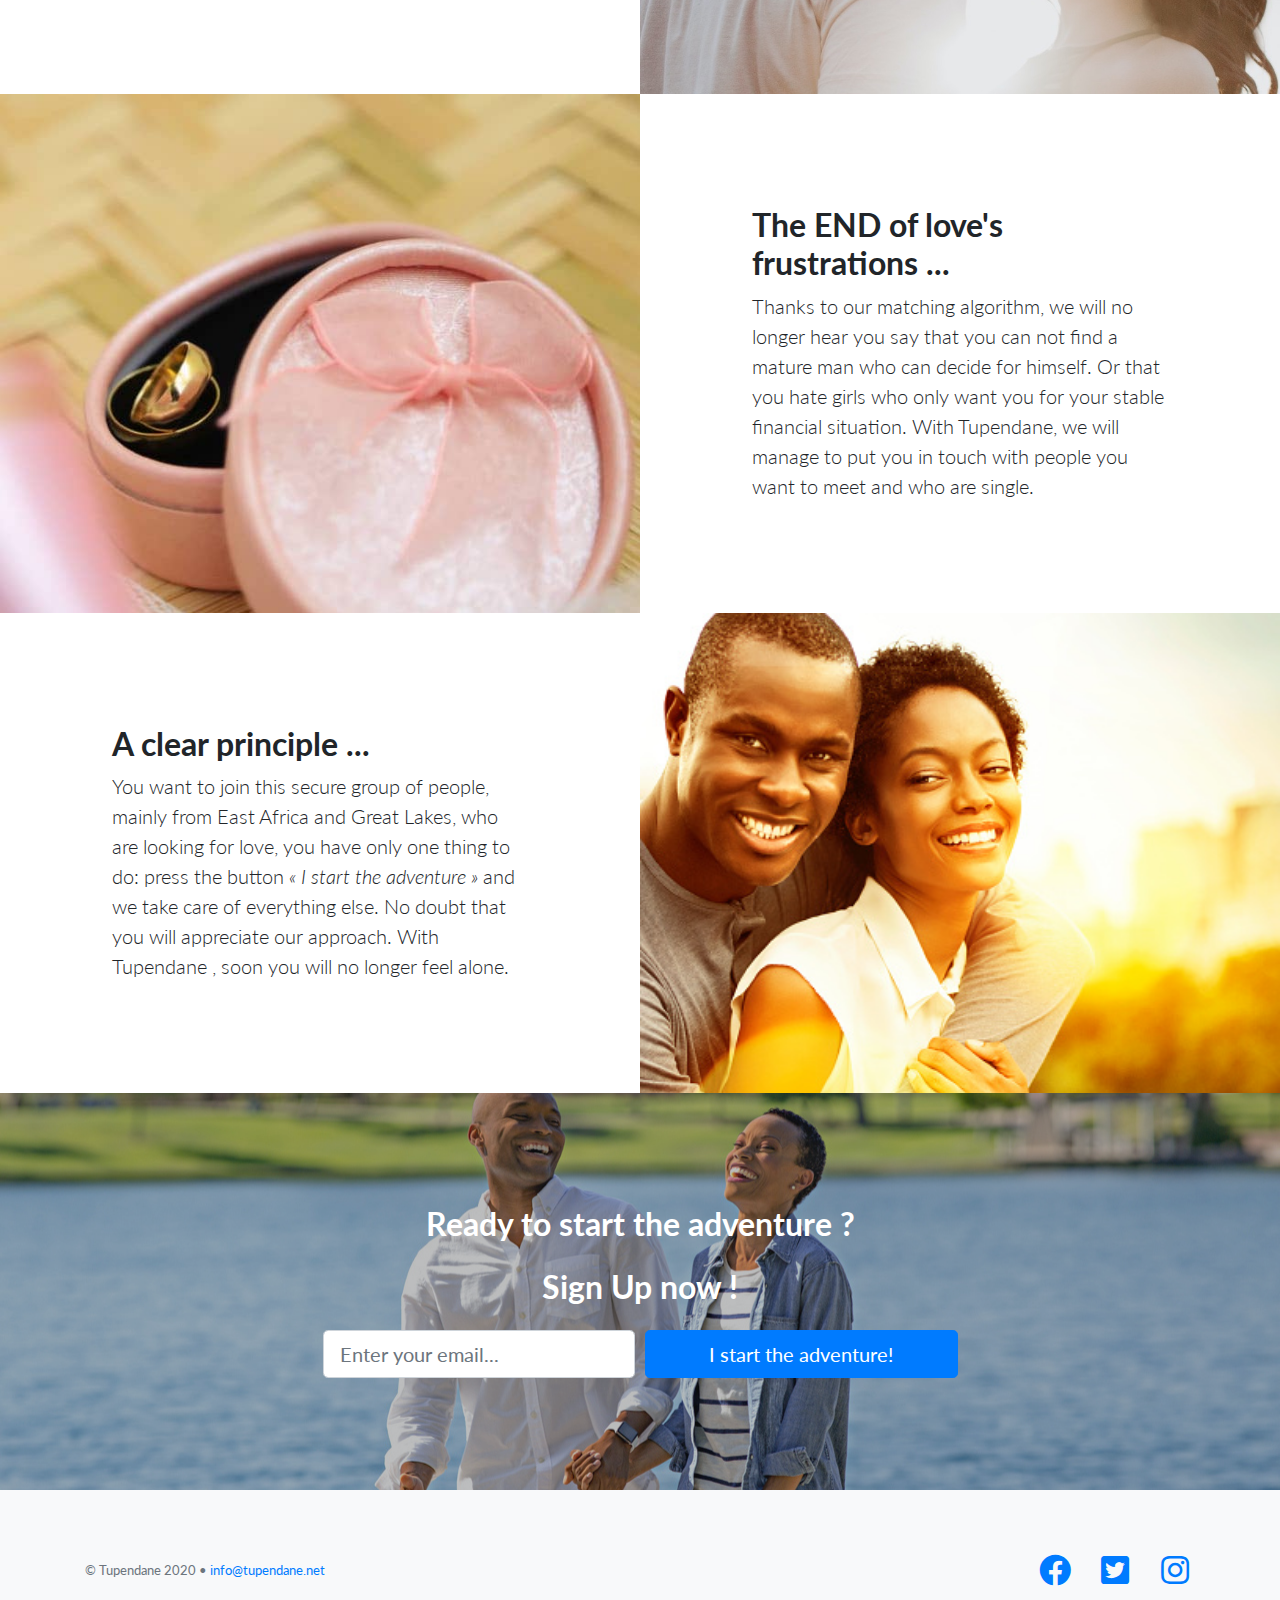
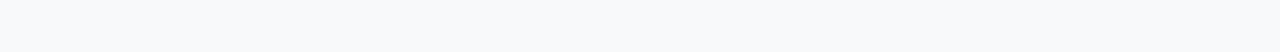
==== commit a63f4f6b: "fix typo" ====
--- a/en/index.html
+++ b/en/index.html
@@ -104,7 +104,7 @@
               <i class="icon-check m-auto text-primary"></i>
             </div>
             <h3>Simple</h3>
-            <p class="lead mb-0">In one click, the adventure begins for you. Let us know if you are interested in our service, we will take care of the rest. Of course, you will the one engaging into the seduction game 😉</p>
+            <p class="lead mb-0">In one click, the adventure begins for you. Let us know if you are interested in our service, we will take care of the rest. Of course, you will be the one engaging into the seduction game 😉</p>
           </div>
         </div>
       </div>
